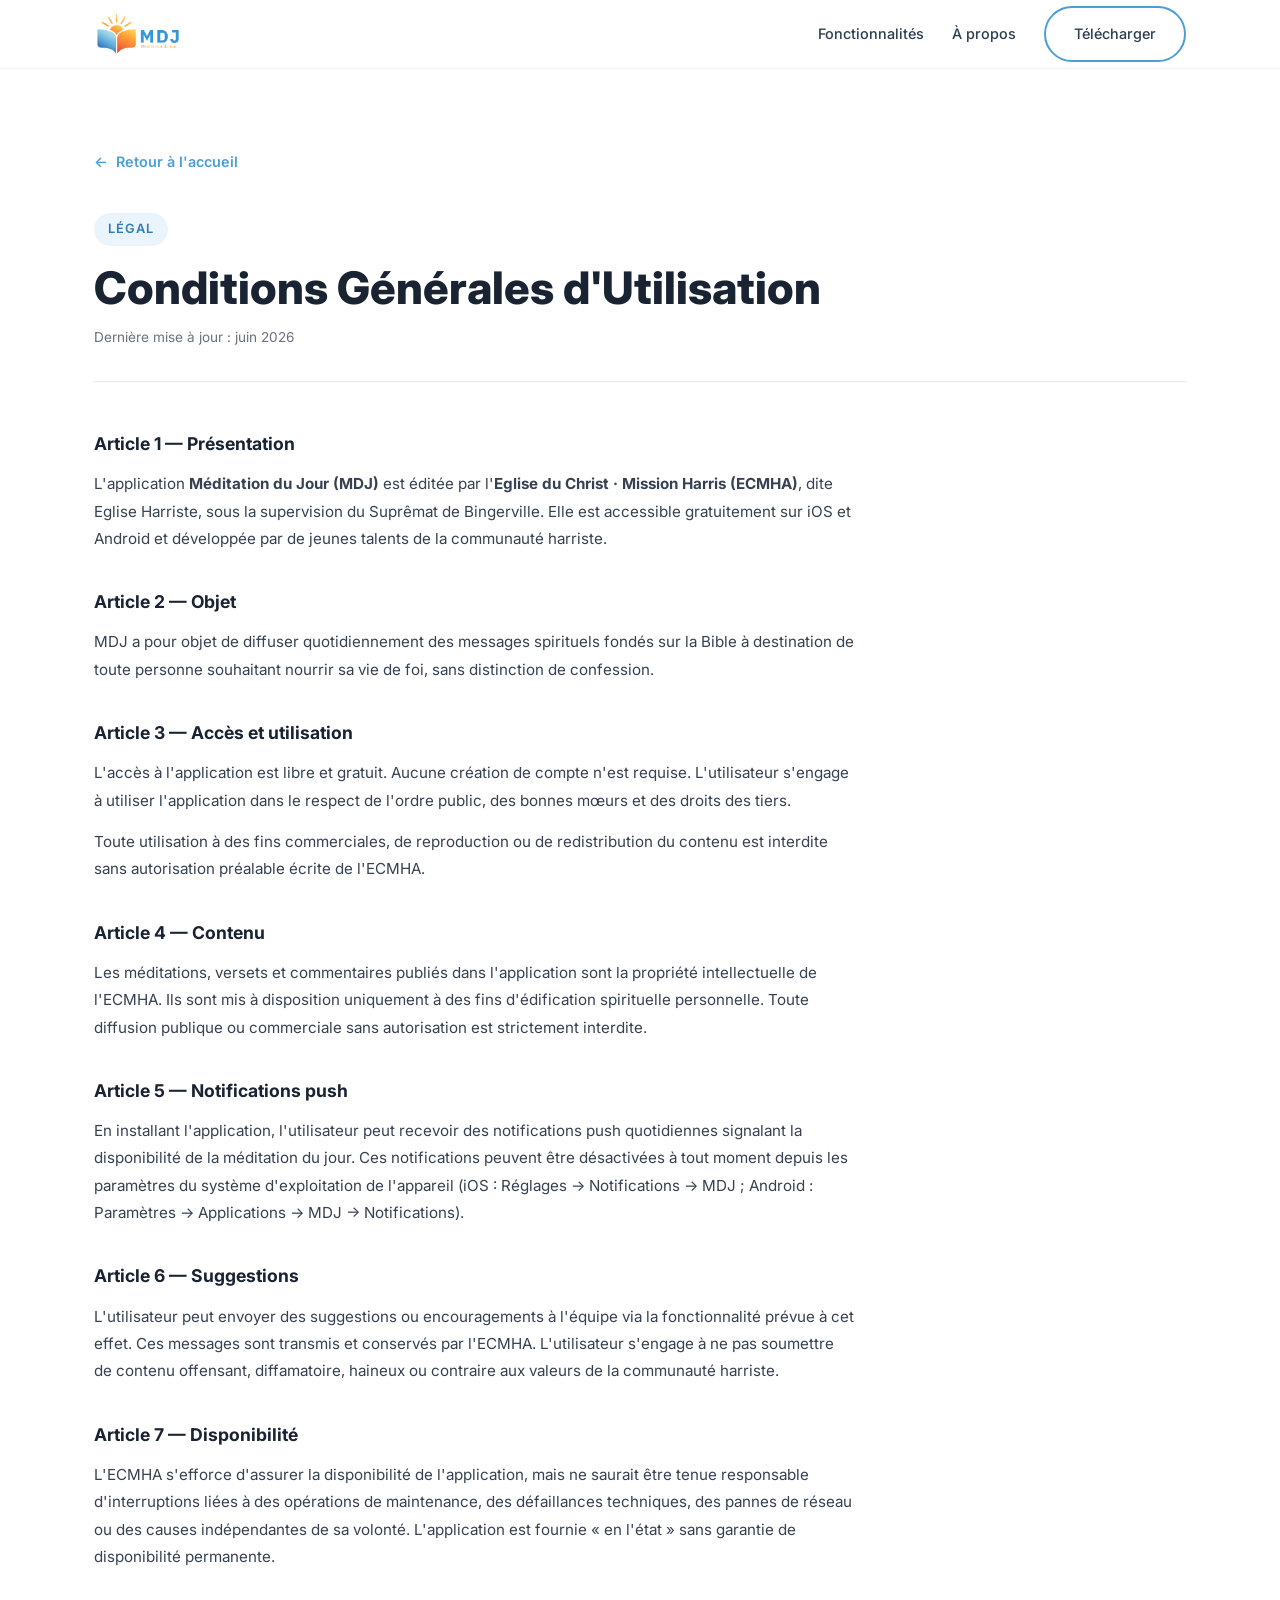
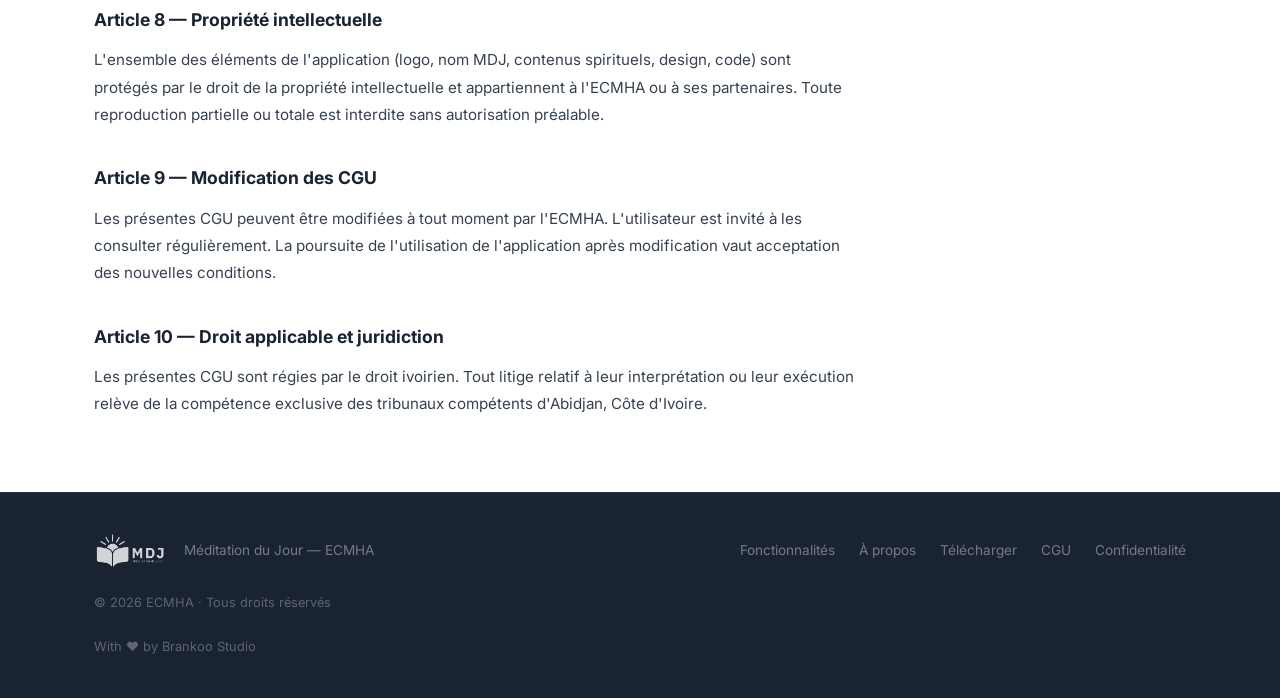
==== cgu.html @ 0f90d1c8 "init mdj landing" ====
<!DOCTYPE html>
<html lang="fr">
<head>
  <meta charset="UTF-8" />
  <meta name="viewport" content="width=device-width, initial-scale=1.0" />
  <title>CGU — MDJ Méditation du Jour</title>
  <meta name="description" content="Conditions Générales d'Utilisation de l'application MDJ — Méditation du Jour, éditée par l'ECMHA." />
  <meta name="robots" content="noindex, follow" />
  <link rel="canonical" href="https://mdjapp.brankoostudio.com/cgu.html" />
  <link rel="shortcut icon" href="./favicon.png" />
  <link rel="icon" type="image/png" href="./favicon.png" />
  <link rel="preconnect" href="https://fonts.googleapis.com" />
  <link rel="preconnect" href="https://fonts.gstatic.com" crossorigin />
  <link href="https://fonts.googleapis.com/css2?family=Inter:wght@400;500;600;700;800&display=swap" rel="stylesheet" />
  <link rel="stylesheet" href="style.css" />
  <style>
    .legal { padding: 80px 0 60px; }
    .legal__header { margin-bottom: 48px; border-bottom: 1px solid #e5e7eb; padding-bottom: 32px; }
    .legal__badge { display: inline-block; background: var(--blue-pale); color: var(--blue-dark); font-size: 0.8rem; font-weight: 600; letter-spacing: 0.08em; text-transform: uppercase; padding: 6px 14px; border-radius: 99px; margin-bottom: 16px; }
    .legal__title { font-size: clamp(1.8rem, 4vw, 2.8rem); font-weight: 800; color: var(--dark); line-height: 1.2; margin-bottom: 12px; }
    .legal__date { font-size: 0.85rem; color: var(--gray); }
    .legal__body { max-width: 760px; }
    .legal__body h2 { font-size: 1.1rem; font-weight: 700; color: var(--dark); margin: 36px 0 12px; }
    .legal__body p { font-size: 0.95rem; color: #374151; line-height: 1.8; margin-bottom: 14px; }
    .legal__body table { width: 100%; border-collapse: collapse; margin: 20px 0; font-size: 0.9rem; }
    .legal__body th { background: var(--blue-pale); color: var(--blue-dark); font-weight: 600; padding: 10px 14px; text-align: left; border: 1px solid #dbeafe; }
    .legal__body td { padding: 10px 14px; border: 1px solid #e5e7eb; color: #374151; }
    .legal__body tr:nth-child(even) td { background: #f9fafb; }
    .legal__back { display: inline-flex; align-items: center; gap: 8px; font-size: 0.9rem; font-weight: 600; color: var(--blue); margin-bottom: 40px; transition: color 0.2s; }
    .legal__back:hover { color: var(--blue-dark); }
    .legal__back::before { content: '←'; }
  </style>
</head>
<body>

  <header class="navbar">
    <div class="container navbar__inner">
      <a href="index.html" class="navbar__logo">
        <img src="./app_logo.png" alt="MDJ Logo" height="44" />
      </a>
      <nav class="navbar__links">
        <a href="index.html#features">Fonctionnalités</a>
        <a href="index.html#about">À propos</a>
        <a href="index.html#download" class="btn btn--outline">Télécharger</a>
      </nav>
    </div>
  </header>

  <section class="legal">
    <div class="container">
      <a href="index.html" class="legal__back">Retour à l'accueil</a>
      <div class="legal__header">
        <span class="legal__badge">Légal</span>
        <h1 class="legal__title">Conditions Générales d'Utilisation</h1>
        <p class="legal__date">Dernière mise à jour : juin 2026</p>
      </div>
      <div class="legal__body">

        <h2>Article 1 — Présentation</h2>
        <p>L'application <strong>Méditation du Jour (MDJ)</strong> est éditée par l'<strong>Eglise du Christ · Mission Harris (ECMHA)</strong>, dite Eglise Harriste, sous la supervision du Suprêmat de Bingerville. Elle est accessible gratuitement sur iOS et Android et développée par de jeunes talents de la communauté harriste.</p>

        <h2>Article 2 — Objet</h2>
        <p>MDJ a pour objet de diffuser quotidiennement des messages spirituels fondés sur la Bible à destination de toute personne souhaitant nourrir sa vie de foi, sans distinction de confession.</p>

        <h2>Article 3 — Accès et utilisation</h2>
        <p>L'accès à l'application est libre et gratuit. Aucune création de compte n'est requise. L'utilisateur s'engage à utiliser l'application dans le respect de l'ordre public, des bonnes mœurs et des droits des tiers.</p>
        <p>Toute utilisation à des fins commerciales, de reproduction ou de redistribution du contenu est interdite sans autorisation préalable écrite de l'ECMHA.</p>

        <h2>Article 4 — Contenu</h2>
        <p>Les méditations, versets et commentaires publiés dans l'application sont la propriété intellectuelle de l'ECMHA. Ils sont mis à disposition uniquement à des fins d'édification spirituelle personnelle. Toute diffusion publique ou commerciale sans autorisation est strictement interdite.</p>

        <h2>Article 5 — Notifications push</h2>
        <p>En installant l'application, l'utilisateur peut recevoir des notifications push quotidiennes signalant la disponibilité de la méditation du jour. Ces notifications peuvent être désactivées à tout moment depuis les paramètres du système d'exploitation de l'appareil (iOS : Réglages → Notifications → MDJ ; Android : Paramètres → Applications → MDJ → Notifications).</p>

        <h2>Article 6 — Suggestions</h2>
        <p>L'utilisateur peut envoyer des suggestions ou encouragements à l'équipe via la fonctionnalité prévue à cet effet. Ces messages sont transmis et conservés par l'ECMHA. L'utilisateur s'engage à ne pas soumettre de contenu offensant, diffamatoire, haineux ou contraire aux valeurs de la communauté harriste.</p>

        <h2>Article 7 — Disponibilité</h2>
        <p>L'ECMHA s'efforce d'assurer la disponibilité de l'application, mais ne saurait être tenue responsable d'interruptions liées à des opérations de maintenance, des défaillances techniques, des pannes de réseau ou des causes indépendantes de sa volonté. L'application est fournie « en l'état » sans garantie de disponibilité permanente.</p>

        <h2>Article 8 — Propriété intellectuelle</h2>
        <p>L'ensemble des éléments de l'application (logo, nom MDJ, contenus spirituels, design, code) sont protégés par le droit de la propriété intellectuelle et appartiennent à l'ECMHA ou à ses partenaires. Toute reproduction partielle ou totale est interdite sans autorisation préalable.</p>

        <h2>Article 9 — Modification des CGU</h2>
        <p>Les présentes CGU peuvent être modifiées à tout moment par l'ECMHA. L'utilisateur est invité à les consulter régulièrement. La poursuite de l'utilisation de l'application après modification vaut acceptation des nouvelles conditions.</p>

        <h2>Article 10 — Droit applicable et juridiction</h2>
        <p>Les présentes CGU sont régies par le droit ivoirien. Tout litige relatif à leur interprétation ou leur exécution relève de la compétence exclusive des tribunaux compétents d'Abidjan, Côte d'Ivoire.</p>

      </div>
    </div>
  </section>

  <footer class="footer">
    <div class="container footer__inner">
      <div class="footer__brand">
        <img src="./app_logo.png" alt="MDJ" height="36" />
        <p>Méditation du Jour — ECMHA</p>
      </div>
      <div class="footer__links">
        <a href="index.html#features">Fonctionnalités</a>
        <a href="index.html#about">À propos</a>
        <a href="index.html#download">Télécharger</a>
        <a href="cgu.html">CGU</a>
        <a href="privacy.html">Confidentialité</a>
      </div>
      <p class="footer__copy">© <script>document.write(new Date().getFullYear())</script> ECMHA · Tous droits réservés</p>
      <p class="footer__copy">With ❤️ by <a href="https://www.brankoostudio.com" target="_blank" rel="noopener">Brankoo Studio</a></p>
    </div>
  </footer>

</body>
</html>
---- style.css ----
/* ============================================================
   MDJ Landing Page — Style
   Palette: Blue #4B9FD5 | Orange #F47B20 | Gold #FFC422
   ============================================================ */

/* ---------- Reset & Base ---------- */
*, *::before, *::after { box-sizing: border-box; margin: 0; padding: 0; }

:root {
  --blue:        #4B9FD5;
  --blue-dark:   #2E7DB5;
  --blue-light:  #73B8E2;
  --blue-pale:   #EAF4FC;
  --orange:      #F47B20;
  --orange-dark: #D4620F;
  --orange-pale: #FEF3EB;
  --gold:        #FFC422;
  --gold-pale:   #FFF8E1;
  --dark:        #1A2332;
  --dark-2:      #2C3E50;
  --gray:        #6B7280;
  --gray-light:  #F4F7FA;
  --white:       #FFFFFF;
  --radius:      16px;
  --radius-sm:   8px;
  --shadow:      0 4px 24px rgba(75, 159, 213, 0.12);
  --shadow-lg:   0 16px 48px rgba(75, 159, 213, 0.18);
  --transition:  0.25s ease;
  --font:        'Inter', system-ui, -apple-system, sans-serif;
}

html { scroll-behavior: smooth; }

body {
  font-family: var(--font);
  color: var(--dark);
  background: var(--white);
  line-height: 1.6;
  overflow-x: hidden;
}

a { text-decoration: none; color: inherit; }
img { max-width: 100%; display: block; }

.container {
  width: 100%;
  max-width: 1140px;
  margin: 0 auto;
  padding: 0 24px;
}

/* ---------- Typography ---------- */
.gradient-text {
  background: linear-gradient(135deg, var(--blue), var(--orange));
  -webkit-background-clip: text;
  -webkit-text-fill-color: transparent;
  background-clip: text;
}

.section-tag {
  display: inline-block;
  font-size: 0.75rem;
  font-weight: 700;
  letter-spacing: 0.1em;
  text-transform: uppercase;
  color: var(--blue);
  background: var(--blue-pale);
  padding: 4px 12px;
  border-radius: 100px;
  margin-bottom: 16px;
}

.section-header {
  text-align: center;
  margin-bottom: 56px;
}

.section-title {
  font-size: clamp(1.75rem, 3vw, 2.5rem);
  font-weight: 800;
  line-height: 1.2;
  color: var(--dark);
  max-width: 600px;
  margin: 0 auto;
}

/* ---------- Buttons ---------- */
.btn {
  display: inline-flex;
  align-items: center;
  gap: 8px;
  padding: 14px 28px;
  border-radius: 100px;
  font-size: 0.95rem;
  font-weight: 600;
  cursor: pointer;
  transition: var(--transition);
  border: 2px solid transparent;
}

.btn--primary {
  background: linear-gradient(135deg, var(--blue), var(--blue-dark));
  color: var(--white);
  box-shadow: 0 8px 24px rgba(75, 159, 213, 0.35);
}
.btn--primary:hover {
  transform: translateY(-2px);
  box-shadow: 0 12px 32px rgba(75, 159, 213, 0.45);
}

.btn--outline {
  border-color: var(--blue);
  color: var(--blue);
  background: transparent;
}
.btn--outline:hover {
  background: var(--blue-pale);
}

.btn--ghost {
  color: var(--dark-2);
  background: transparent;
}
.btn--ghost:hover { color: var(--blue); }

/* ---------- Navbar ---------- */
.navbar {
  position: sticky;
  top: 0;
  z-index: 100;
  background: rgba(255, 255, 255, 0.92);
  backdrop-filter: blur(12px);
  -webkit-backdrop-filter: blur(12px);
  border-bottom: 1px solid rgba(75, 159, 213, 0.1);
}

.navbar__inner {
  display: flex;
  align-items: center;
  gap: 32px;
  height: 68px;
}

.navbar__logo { flex-shrink: 0; }
.navbar__logo img { height: 44px; }

.navbar__links {
  display: flex;
  align-items: center;
  gap: 28px;
  margin-left: auto;
}

.navbar__links a {
  font-size: 0.9rem;
  font-weight: 500;
  color: var(--dark-2);
  transition: color var(--transition);
}
.navbar__links a:hover { color: var(--blue); }

.lang-toggle {
  display: flex;
  align-items: center;
  gap: 6px;
  padding: 6px 14px;
  border-radius: 100px;
  background: var(--gray-light);
  border: none;
  cursor: pointer;
  font-size: 0.85rem;
  font-weight: 600;
  color: var(--dark-2);
  transition: var(--transition);
  white-space: nowrap;
}
.lang-toggle:hover { background: var(--blue-pale); color: var(--blue); }

.navbar__burger {
  display: none;
  flex-direction: column;
  gap: 5px;
  background: none;
  border: none;
  cursor: pointer;
  padding: 4px;
}
.navbar__burger span {
  display: block;
  width: 22px;
  height: 2px;
  background: var(--dark);
  border-radius: 2px;
  transition: var(--transition);
}

.navbar__mobile {
  display: none;
  flex-direction: column;
  padding: 16px 24px;
  border-top: 1px solid rgba(75, 159, 213, 0.1);
  background: var(--white);
}
.navbar__mobile a {
  padding: 12px 0;
  font-weight: 500;
  color: var(--dark-2);
  border-bottom: 1px solid var(--gray-light);
}
.navbar__mobile.open { display: flex; }

/* ---------- Hero ---------- */
.hero {
  position: relative;
  overflow: hidden;
  padding: 100px 0 80px;
  background: linear-gradient(160deg, var(--white) 0%, var(--blue-pale) 60%, #fdf6f0 100%);
}

.hero__bg-shapes { position: absolute; inset: 0; pointer-events: none; }

.shape {
  position: absolute;
  border-radius: 50%;
  opacity: 0.18;
}
.shape--1 {
  width: 500px; height: 500px;
  background: radial-gradient(circle, var(--blue), transparent);
  top: -150px; right: -100px;
}
.shape--2 {
  width: 300px; height: 300px;
  background: radial-gradient(circle, var(--orange), transparent);
  bottom: -80px; left: -60px;
}
.shape--3 {
  width: 200px; height: 200px;
  background: radial-gradient(circle, var(--gold), transparent);
  top: 40%; left: 40%;
}

.hero__inner {
  display: grid;
  grid-template-columns: 1fr 1fr;
  gap: 64px;
  align-items: center;
}

.hero__badge {
  display: inline-flex;
  align-items: center;
  gap: 8px;
  font-size: 0.8rem;
  font-weight: 600;
  color: var(--orange);
  background: var(--orange-pale);
  padding: 6px 16px;
  border-radius: 100px;
  margin-bottom: 24px;
}
.hero__badge::before {
  content: '☀️';
  font-size: 14px;
}

.hero__title {
  font-size: clamp(2rem, 4vw, 3.25rem);
  font-weight: 800;
  line-height: 1.15;
  margin-bottom: 20px;
}

.hero__subtitle {
  font-size: 1.1rem;
  color: var(--gray);
  line-height: 1.7;
  margin-bottom: 36px;
  max-width: 480px;
}

.hero__cta {
  display: flex;
  flex-wrap: wrap;
  gap: 16px;
  margin-bottom: 20px;
}

.hero__note {
  font-size: 0.8rem;
  color: var(--gray);
}

/* Phone mockup */
.hero__visual {
  position: relative;
  display: flex;
  justify-content: center;
}

.hero__glow {
  position: absolute;
  width: 280px; height: 280px;
  background: radial-gradient(circle, rgba(75, 159, 213, 0.25), transparent 70%);
  border-radius: 50%;
  top: 50%; left: 50%;
  transform: translate(-50%, -50%);
  z-index: 0;
}

.phone-mockup {
  position: relative;
  z-index: 1;
  width: 270px;
  background: var(--dark);
  border-radius: 44px;
  padding: 14px;
  box-shadow:
    0 0 0 2px rgba(255,255,255,0.08),
    0 40px 80px rgba(26, 35, 50, 0.4),
    inset 0 0 0 1px rgba(255,255,255,0.05);
  animation: float 4s ease-in-out infinite;
}

@keyframes float {
  0%, 100% { transform: translateY(0); }
  50%       { transform: translateY(-12px); }
}

.phone-mockup::before {
  content: '';
  display: block;
  width: 80px; height: 24px;
  background: var(--dark);
  border-radius: 0 0 16px 16px;
  margin: 0 auto 10px;
}

.phone-mockup__screen {
  background: linear-gradient(160deg, #1a2d4a, #0f1b2d);
  border-radius: 32px;
  overflow: hidden;
}

.mock-screen { padding: 20px 16px; }

.mock-header {
  display: flex;
  justify-content: center;
  margin-bottom: 16px;
}
.mock-logo img { filter: brightness(0) invert(1); height: 22px; }

.mock-date {
  text-align: center;
  font-size: 0.65rem;
  color: rgba(255,255,255,0.4);
  text-transform: uppercase;
  letter-spacing: 0.08em;
  margin-bottom: 14px;
}

.mock-card {
  background: rgba(255, 255, 255, 0.06);
  border: 1px solid rgba(255, 255, 255, 0.1);
  border-radius: 16px;
  padding: 16px;
  margin-bottom: 12px;
  backdrop-filter: blur(8px);
}
.mock-card__tag {
  font-size: 0.6rem;
  font-weight: 700;
  letter-spacing: 0.08em;
  text-transform: uppercase;
  color: var(--gold);
  margin-bottom: 8px;
}
.mock-card__title {
  font-size: 0.75rem;
  font-weight: 700;
  color: var(--blue-light);
  margin-bottom: 8px;
}
.mock-card__quote {
  font-size: 0.72rem;
  font-style: italic;
  color: rgba(255,255,255,0.85);
  line-height: 1.5;
  margin-bottom: 8px;
}
.mock-card__preview {
  font-size: 0.65rem;
  color: rgba(255,255,255,0.4);
  line-height: 1.4;
}

.mock-notif {
  display: flex;
  align-items: center;
  gap: 8px;
  background: rgba(244, 123, 32, 0.15);
  border: 1px solid rgba(244, 123, 32, 0.3);
  border-radius: 10px;
  padding: 10px 12px;
}
.mock-notif__icon { font-size: 14px; }
.mock-notif__text { font-size: 0.62rem; color: rgba(255,255,255,0.75); }

/* ---------- Stats ---------- */
.stats {
  background: var(--white);
  border-top: 1px solid rgba(75, 159, 213, 0.1);
  border-bottom: 1px solid rgba(75, 159, 213, 0.1);
  padding: 40px 0;
}

.stats__inner {
  display: flex;
  align-items: center;
  justify-content: center;
  gap: 0;
  flex-wrap: wrap;
}

.stat {
  display: flex;
  flex-direction: column;
  align-items: center;
  gap: 4px;
  padding: 16px 40px;
}

.stat__number {
  font-size: 1.8rem;
  font-weight: 800;
  background: linear-gradient(135deg, var(--blue), var(--orange));
  -webkit-background-clip: text;
  -webkit-text-fill-color: transparent;
  background-clip: text;
}

.stat__label {
  font-size: 0.8rem;
  color: var(--gray);
  font-weight: 500;
}

.stat__divider {
  width: 1px;
  height: 48px;
  background: rgba(75, 159, 213, 0.15);
}

/* ---------- Features ---------- */
.features {
  padding: 100px 0;
  background: var(--gray-light);
}

.features__grid {
  display: grid;
  grid-template-columns: repeat(3, 1fr);
  gap: 24px;
}

.feature-card {
  background: var(--white);
  border-radius: var(--radius);
  padding: 32px 28px;
  box-shadow: var(--shadow);
  transition: var(--transition);
  border: 1px solid rgba(75, 159, 213, 0.08);
}
.feature-card:hover {
  transform: translateY(-4px);
  box-shadow: var(--shadow-lg);
}

.feature-card__icon {
  width: 52px; height: 52px;
  border-radius: 14px;
  display: flex;
  align-items: center;
  justify-content: center;
  margin-bottom: 20px;
}
.feature-card__icon svg { width: 24px; height: 24px; }

.feature-card__icon--blue   { background: var(--blue-pale);   color: var(--blue); }
.feature-card__icon--orange { background: var(--orange-pale);  color: var(--orange); }
.feature-card__icon--gold   { background: var(--gold-pale);    color: #B8860B; }

.feature-card h3 {
  font-size: 1.05rem;
  font-weight: 700;
  margin-bottom: 10px;
  color: var(--dark);
}
.feature-card p {
  font-size: 0.9rem;
  color: var(--gray);
  line-height: 1.65;
}

/* ---------- About ---------- */
.about {
  padding: 100px 0;
  background: var(--white);
}

.about__inner {
  display: grid;
  grid-template-columns: 1fr 1fr;
  gap: 80px;
  align-items: center;
}

.about__visual {
  position: relative;
  display: flex;
  justify-content: center;
}

.about__cards { position: relative; width: 300px; height: 340px; }

.about__card {
  position: absolute;
  background: var(--white);
  border-radius: var(--radius);
  padding: 28px 24px;
  box-shadow: var(--shadow-lg);
  border: 1px solid rgba(75, 159, 213, 0.1);
  width: 240px;
}

.about__card--front {
  top: 0; left: 0;
  background: linear-gradient(135deg, var(--blue), var(--blue-dark));
  color: var(--white);
  z-index: 2;
  transform: rotate(-3deg);
}
.about__card--back {
  bottom: 0; right: 0;
  background: linear-gradient(135deg, var(--orange), var(--orange-dark));
  color: var(--white);
  z-index: 1;
  transform: rotate(3deg);
}

.about__card-icon { font-size: 2rem; margin-bottom: 12px; }
.about__card-title { font-size: 0.85rem; font-weight: 700; text-transform: uppercase; letter-spacing: 0.06em; margin-bottom: 8px; opacity: 0.9; }
.about__card-body  { font-size: 0.9rem; line-height: 1.5; opacity: 0.85; }

.about__text .section-title { text-align: left; margin: 0 0 20px; }

.about__text p {
  font-size: 0.95rem;
  color: var(--gray);
  line-height: 1.75;
  margin-bottom: 16px;
}

.about__values {
  display: flex;
  flex-direction: column;
  gap: 10px;
  margin-top: 28px;
}

.about__value {
  display: flex;
  align-items: center;
  gap: 12px;
  font-size: 0.92rem;
  font-weight: 600;
  color: var(--dark-2);
}

.about__value-icon {
  color: var(--gold);
  font-size: 1rem;
}

/* ---------- Download ---------- */
.download {
  position: relative;
  overflow: hidden;
  padding: 100px 0;
  background: linear-gradient(135deg, var(--dark) 0%, var(--dark-2) 100%);
  text-align: center;
}

.download__bg { position: absolute; inset: 0; pointer-events: none; }
.shape--d1 {
  width: 400px; height: 400px;
  background: radial-gradient(circle, rgba(75, 159, 213, 0.2), transparent);
  top: -100px; left: -100px;
  border-radius: 50%;
}
.shape--d2 {
  width: 300px; height: 300px;
  background: radial-gradient(circle, rgba(244, 123, 32, 0.15), transparent);
  bottom: -80px; right: -80px;
  border-radius: 50%;
}

.download__inner { position: relative; z-index: 1; }

.download__logo {
  margin: 0 auto 24px;
  filter: brightness(0) invert(1);
  opacity: 0.95;
}

.download__title {
  font-size: clamp(2rem, 4vw, 3rem);
  font-weight: 800;
  color: var(--white);
  margin-bottom: 16px;
}

.download__subtitle {
  font-size: 1.05rem;
  color: rgba(255, 255, 255, 0.65);
  max-width: 520px;
  margin: 0 auto 48px;
  line-height: 1.7;
}

.download__buttons {
  display: flex;
  justify-content: center;
  flex-wrap: wrap;
  gap: 20px;
  margin-bottom: 24px;
}

.store-btn {
  display: inline-flex;
  align-items: center;
  gap: 14px;
  padding: 14px 28px;
  background: rgba(255, 255, 255, 0.1);
  border: 1px solid rgba(255, 255, 255, 0.2);
  border-radius: 14px;
  color: var(--white);
  transition: var(--transition);
  backdrop-filter: blur(8px);
  min-width: 190px;
}
.store-btn:hover {
  background: rgba(255, 255, 255, 0.18);
  transform: translateY(-2px);
  border-color: rgba(255, 255, 255, 0.35);
}

.store-btn__icon { width: 28px; height: 28px; flex-shrink: 0; }
.store-btn__text { display: flex; flex-direction: column; text-align: left; }
.store-btn__sub  { font-size: 0.68rem; opacity: 0.65; }
.store-btn__name { font-size: 1rem; font-weight: 700; }

.download__note {
  font-size: 0.8rem;
  color: rgba(255, 255, 255, 0.4);
}

/* ---------- Footer ---------- */
.footer {
  background: var(--dark);
  border-top: 1px solid rgba(255, 255, 255, 0.06);
  padding: 40px 0;
}

.footer__inner {
  display: flex;
  align-items: center;
  flex-wrap: wrap;
  gap: 24px;
}

.footer__brand {
  display: flex;
  align-items: center;
  gap: 12px;
}
.footer__brand img { filter: brightness(0) invert(1); opacity: 0.8; }
.footer__brand p { font-size: 0.85rem; color: rgba(255,255,255,0.4); }

.footer__links {
  display: flex;
  gap: 24px;
  margin-left: auto;
}
.footer__links a {
  font-size: 0.85rem;
  color: rgba(255,255,255,0.4);
  transition: color var(--transition);
}
.footer__links a:hover { color: var(--blue-light); }

.footer__copy {
  font-size: 0.8rem;
  color: rgba(255,255,255,0.3);
  width: 100%;
}

/* ---------- Responsive ---------- */
@media (max-width: 960px) {
  .features__grid { grid-template-columns: repeat(2, 1fr); }
  .hero__inner    { grid-template-columns: 1fr; text-align: center; }
  .hero__subtitle { margin: 0 auto 36px; }
  .hero__cta      { justify-content: center; }
  .hero__visual   { display: none; }
  .about__inner   { grid-template-columns: 1fr; }
  .about__visual  { display: none; }
  .about__text .section-title { text-align: center; }
  .section-tag    { display: block; text-align: center; }
}

@media (max-width: 640px) {
  .navbar__links { display: none; }
  .navbar__burger { display: flex; margin-left: auto; }
  .lang-toggle { margin-left: 0; }
  .features__grid { grid-template-columns: 1fr; }
  .stats__inner { gap: 0; }
  .stat { padding: 12px 20px; }
  .stat__divider { display: none; }
  .footer__links { display: none; }
  .footer__inner { justify-content: center; text-align: center; }
  .footer__brand { flex-direction: column; }
  .footer__copy { text-align: center; }
}
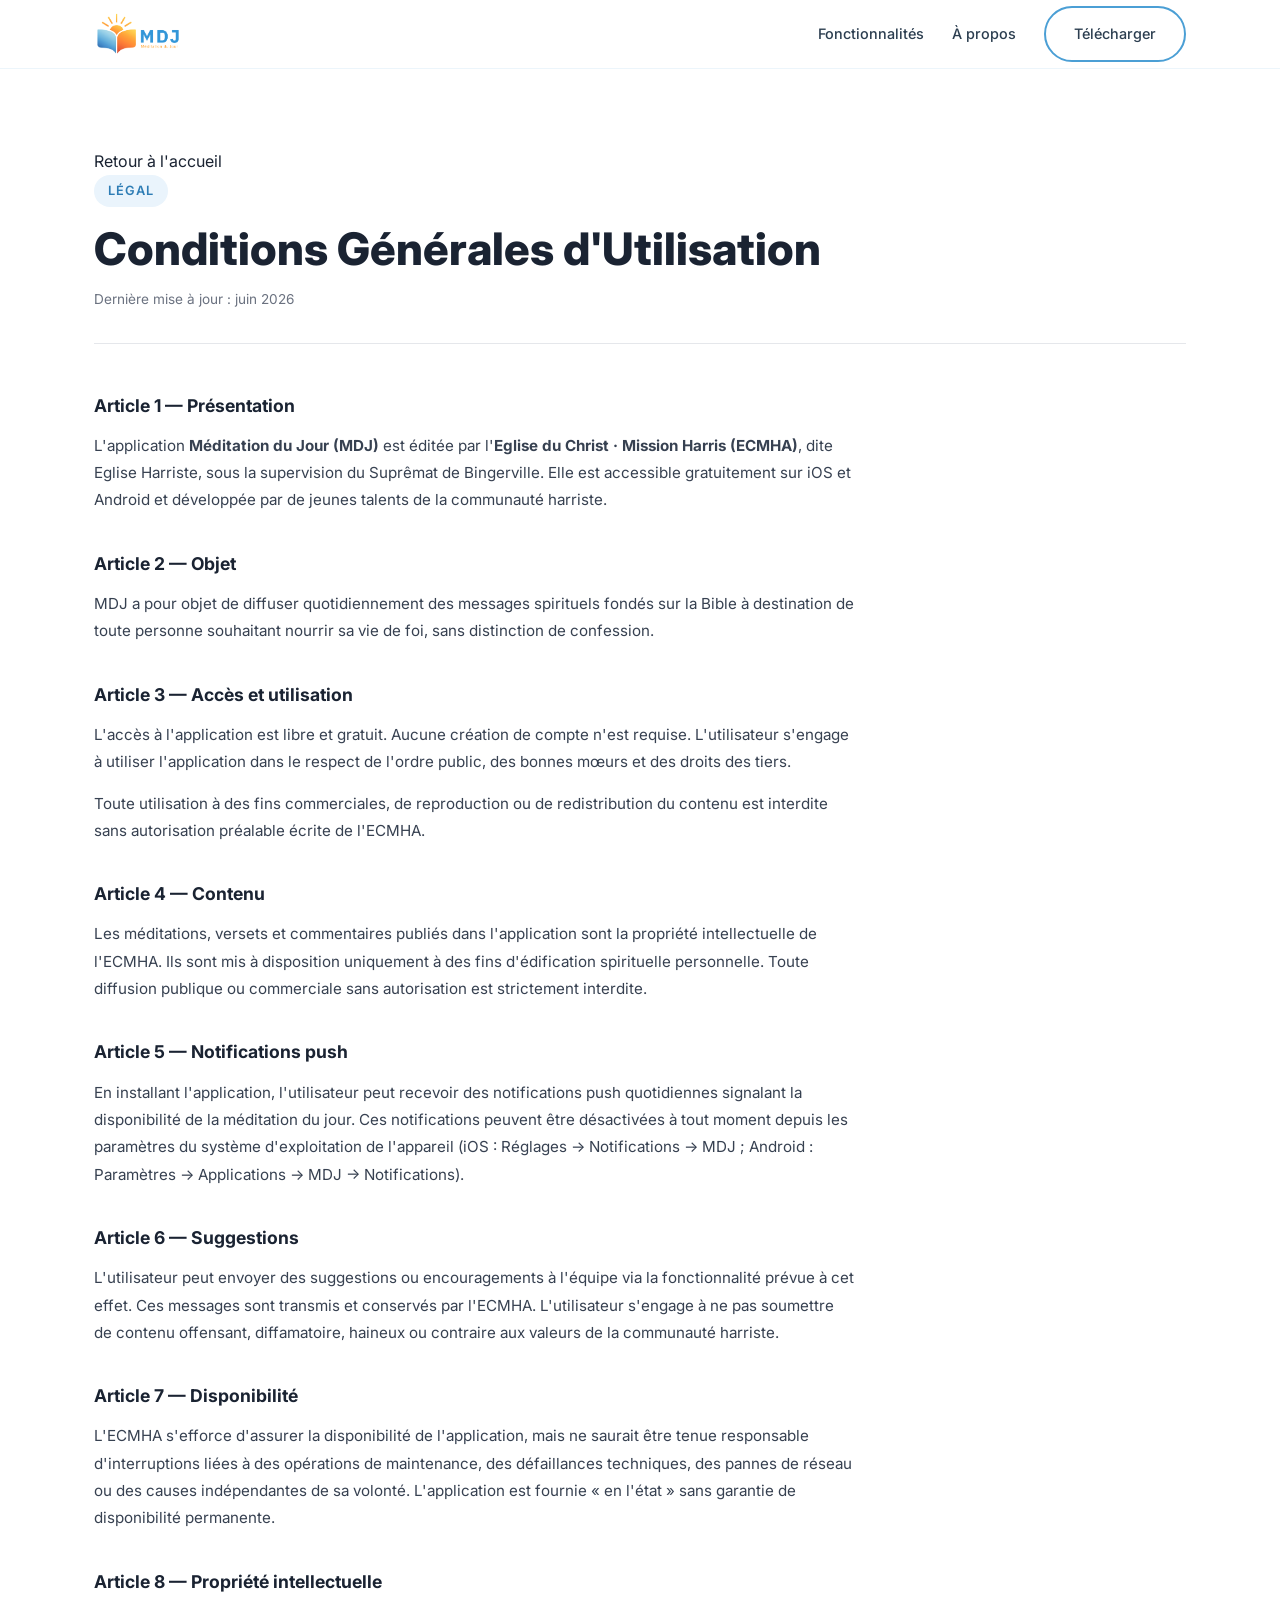
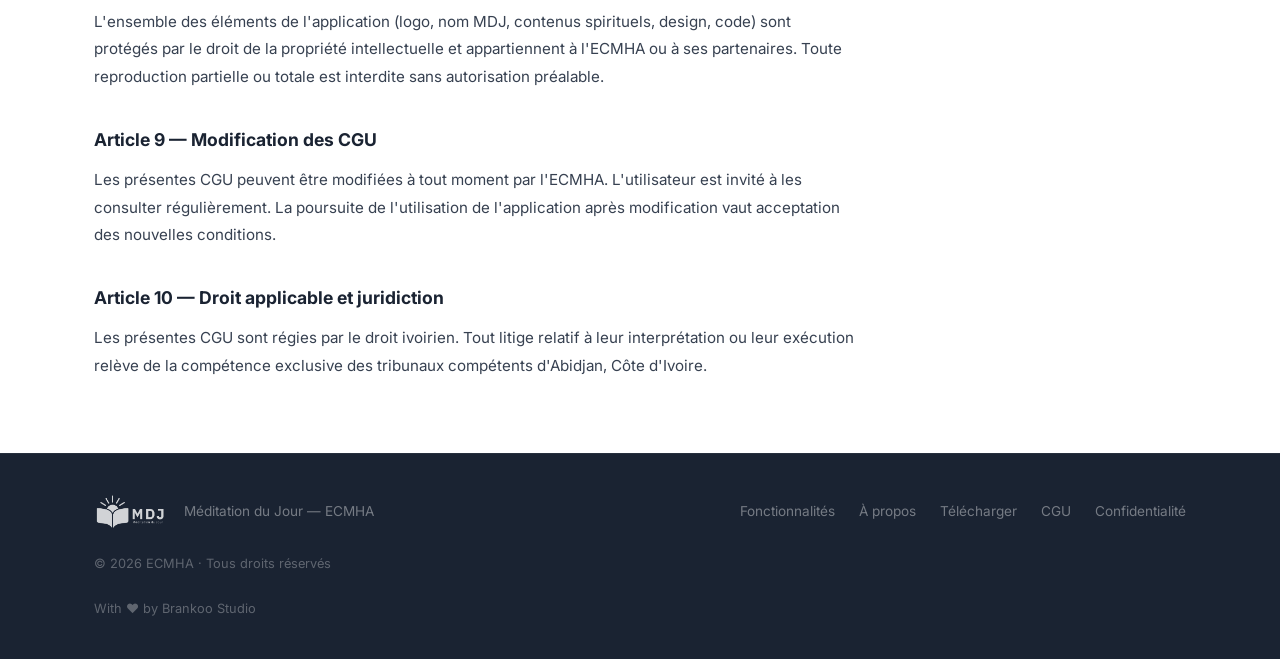
==== commit dc28cd58: "refactor: restructure assets" ====
--- a/cgu.html
+++ b/cgu.html
@@ -7,36 +7,20 @@
   <meta name="description" content="Conditions Générales d'Utilisation de l'application MDJ — Méditation du Jour, éditée par l'ECMHA." />
   <meta name="robots" content="noindex, follow" />
   <link rel="canonical" href="https://mdjapp.brankoostudio.com/cgu.html" />
-  <link rel="shortcut icon" href="./favicon.png" />
-  <link rel="icon" type="image/png" href="./favicon.png" />
+  <link rel="shortcut icon" href="assets/imgs/favicon.png" />
+  <link rel="icon" type="image/png" href="assets/imgs/favicon.png" />
   <link rel="preconnect" href="https://fonts.googleapis.com" />
   <link rel="preconnect" href="https://fonts.gstatic.com" crossorigin />
   <link href="https://fonts.googleapis.com/css2?family=Inter:wght@400;500;600;700;800&display=swap" rel="stylesheet" />
-  <link rel="stylesheet" href="style.css" />
-  <style>
-    .legal { padding: 80px 0 60px; }
-    .legal__header { margin-bottom: 48px; border-bottom: 1px solid #e5e7eb; padding-bottom: 32px; }
-    .legal__badge { display: inline-block; background: var(--blue-pale); color: var(--blue-dark); font-size: 0.8rem; font-weight: 600; letter-spacing: 0.08em; text-transform: uppercase; padding: 6px 14px; border-radius: 99px; margin-bottom: 16px; }
-    .legal__title { font-size: clamp(1.8rem, 4vw, 2.8rem); font-weight: 800; color: var(--dark); line-height: 1.2; margin-bottom: 12px; }
-    .legal__date { font-size: 0.85rem; color: var(--gray); }
-    .legal__body { max-width: 760px; }
-    .legal__body h2 { font-size: 1.1rem; font-weight: 700; color: var(--dark); margin: 36px 0 12px; }
-    .legal__body p { font-size: 0.95rem; color: #374151; line-height: 1.8; margin-bottom: 14px; }
-    .legal__body table { width: 100%; border-collapse: collapse; margin: 20px 0; font-size: 0.9rem; }
-    .legal__body th { background: var(--blue-pale); color: var(--blue-dark); font-weight: 600; padding: 10px 14px; text-align: left; border: 1px solid #dbeafe; }
-    .legal__body td { padding: 10px 14px; border: 1px solid #e5e7eb; color: #374151; }
-    .legal__body tr:nth-child(even) td { background: #f9fafb; }
-    .legal__back { display: inline-flex; align-items: center; gap: 8px; font-size: 0.9rem; font-weight: 600; color: var(--blue); margin-bottom: 40px; transition: color 0.2s; }
-    .legal__back:hover { color: var(--blue-dark); }
-    .legal__back::before { content: '←'; }
-  </style>
+  <link rel="stylesheet" href="assets/css/style.css" />
+  <link rel="stylesheet" href="assets/css/cgu.css" />
 </head>
 <body>
 
   <header class="navbar">
     <div class="container navbar__inner">
       <a href="index.html" class="navbar__logo">
-        <img src="./app_logo.png" alt="MDJ Logo" height="44" />
+        <img src="assets/imgs/app_logo.png" alt="MDJ Logo" height="44" />
       </a>
       <nav class="navbar__links">
         <a href="index.html#features">Fonctionnalités</a>
@@ -94,7 +78,7 @@
   <footer class="footer">
     <div class="container footer__inner">
       <div class="footer__brand">
-        <img src="./app_logo.png" alt="MDJ" height="36" />
+        <img src="assets/imgs/app_logo.png" alt="MDJ" height="36" />
         <p>Méditation du Jour — ECMHA</p>
       </div>
       <div class="footer__links">
--- a/assets/css/style.css
+++ b/assets/css/style.css
@@ -0,0 +1,734 @@
+/* ============================================================
+   MDJ Landing Page — Style
+   Palette: Blue #4B9FD5 | Orange #F47B20 | Gold #FFC422
+   ============================================================ */
+
+/* ---------- Reset & Base ---------- */
+*, *::before, *::after { box-sizing: border-box; margin: 0; padding: 0; }
+
+:root {
+  --blue:        #4B9FD5;
+  --blue-dark:   #2E7DB5;
+  --blue-light:  #73B8E2;
+  --blue-pale:   #EAF4FC;
+  --orange:      #F47B20;
+  --orange-dark: #D4620F;
+  --orange-pale: #FEF3EB;
+  --gold:        #FFC422;
+  --gold-pale:   #FFF8E1;
+  --dark:        #1A2332;
+  --dark-2:      #2C3E50;
+  --gray:        #6B7280;
+  --gray-light:  #F4F7FA;
+  --white:       #FFFFFF;
+  --radius:      16px;
+  --radius-sm:   8px;
+  --shadow:      0 4px 24px rgba(75, 159, 213, 0.12);
+  --shadow-lg:   0 16px 48px rgba(75, 159, 213, 0.18);
+  --transition:  0.25s ease;
+  --font:        'Inter', system-ui, -apple-system, sans-serif;
+}
+
+html { scroll-behavior: smooth; }
+
+body {
+  font-family: var(--font);
+  color: var(--dark);
+  background: var(--white);
+  line-height: 1.6;
+  overflow-x: hidden;
+}
+
+a { text-decoration: none; color: inherit; }
+img { max-width: 100%; display: block; }
+
+.container {
+  width: 100%;
+  max-width: 1140px;
+  margin: 0 auto;
+  padding: 0 24px;
+}
+
+/* ---------- Typography ---------- */
+.gradient-text {
+  background: linear-gradient(135deg, var(--blue), var(--orange));
+  -webkit-background-clip: text;
+  -webkit-text-fill-color: transparent;
+  background-clip: text;
+}
+
+.section-tag {
+  display: inline-block;
+  font-size: 0.75rem;
+  font-weight: 700;
+  letter-spacing: 0.1em;
+  text-transform: uppercase;
+  color: var(--blue);
+  background: var(--blue-pale);
+  padding: 4px 12px;
+  border-radius: 100px;
+  margin-bottom: 16px;
+}
+
+.section-header {
+  text-align: center;
+  margin-bottom: 56px;
+}
+
+.section-title {
+  font-size: clamp(1.75rem, 3vw, 2.5rem);
+  font-weight: 800;
+  line-height: 1.2;
+  color: var(--dark);
+  max-width: 600px;
+  margin: 0 auto;
+}
+
+/* ---------- Buttons ---------- */
+.btn {
+  display: inline-flex;
+  align-items: center;
+  gap: 8px;
+  padding: 14px 28px;
+  border-radius: 100px;
+  font-size: 0.95rem;
+  font-weight: 600;
+  cursor: pointer;
+  transition: var(--transition);
+  border: 2px solid transparent;
+}
+
+.btn--primary {
+  background: linear-gradient(135deg, var(--blue), var(--blue-dark));
+  color: var(--white);
+  box-shadow: 0 8px 24px rgba(75, 159, 213, 0.35);
+}
+.btn--primary:hover {
+  transform: translateY(-2px);
+  box-shadow: 0 12px 32px rgba(75, 159, 213, 0.45);
+}
+
+.btn--outline {
+  border-color: var(--blue);
+  color: var(--blue);
+  background: transparent;
+}
+.btn--outline:hover {
+  background: var(--blue-pale);
+}
+
+.btn--ghost {
+  color: var(--dark-2);
+  background: transparent;
+}
+.btn--ghost:hover { color: var(--blue); }
+
+/* ---------- Navbar ---------- */
+.navbar {
+  position: sticky;
+  top: 0;
+  z-index: 100;
+  background: rgba(255, 255, 255, 0.92);
+  backdrop-filter: blur(12px);
+  -webkit-backdrop-filter: blur(12px);
+  border-bottom: 1px solid rgba(75, 159, 213, 0.1);
+}
+
+.navbar__inner {
+  display: flex;
+  align-items: center;
+  gap: 32px;
+  height: 68px;
+}
+
+.navbar__logo { flex-shrink: 0; }
+.navbar__logo img { height: 44px; }
+
+.navbar__links {
+  display: flex;
+  align-items: center;
+  gap: 28px;
+  margin-left: auto;
+}
+
+.navbar__links a {
+  font-size: 0.9rem;
+  font-weight: 500;
+  color: var(--dark-2);
+  transition: color var(--transition);
+}
+.navbar__links a:hover { color: var(--blue); }
+
+.lang-toggle {
+  display: flex;
+  align-items: center;
+  gap: 6px;
+  padding: 6px 14px;
+  border-radius: 100px;
+  background: var(--gray-light);
+  border: none;
+  cursor: pointer;
+  font-size: 0.85rem;
+  font-weight: 600;
+  color: var(--dark-2);
+  transition: var(--transition);
+  white-space: nowrap;
+}
+.lang-toggle:hover { background: var(--blue-pale); color: var(--blue); }
+
+.navbar__burger {
+  display: none;
+  flex-direction: column;
+  gap: 5px;
+  background: none;
+  border: none;
+  cursor: pointer;
+  padding: 4px;
+}
+.navbar__burger span {
+  display: block;
+  width: 22px;
+  height: 2px;
+  background: var(--dark);
+  border-radius: 2px;
+  transition: var(--transition);
+}
+
+.navbar__mobile {
+  display: none;
+  flex-direction: column;
+  padding: 16px 24px;
+  border-top: 1px solid rgba(75, 159, 213, 0.1);
+  background: var(--white);
+}
+.navbar__mobile a {
+  padding: 12px 0;
+  font-weight: 500;
+  color: var(--dark-2);
+  border-bottom: 1px solid var(--gray-light);
+}
+.navbar__mobile.open { display: flex; }
+
+/* ---------- Hero ---------- */
+.hero {
+  position: relative;
+  overflow: hidden;
+  padding: 100px 0 80px;
+  background: linear-gradient(160deg, var(--white) 0%, var(--blue-pale) 60%, #fdf6f0 100%);
+}
+
+.hero__bg-shapes { position: absolute; inset: 0; pointer-events: none; }
+
+.shape {
+  position: absolute;
+  border-radius: 50%;
+  opacity: 0.18;
+}
+.shape--1 {
+  width: 500px; height: 500px;
+  background: radial-gradient(circle, var(--blue), transparent);
+  top: -150px; right: -100px;
+}
+.shape--2 {
+  width: 300px; height: 300px;
+  background: radial-gradient(circle, var(--orange), transparent);
+  bottom: -80px; left: -60px;
+}
+.shape--3 {
+  width: 200px; height: 200px;
+  background: radial-gradient(circle, var(--gold), transparent);
+  top: 40%; left: 40%;
+}
+
+.hero__inner {
+  display: grid;
+  grid-template-columns: 1fr 1fr;
+  gap: 64px;
+  align-items: center;
+}
+
+.hero__badge {
+  display: inline-flex;
+  align-items: center;
+  gap: 8px;
+  font-size: 0.8rem;
+  font-weight: 600;
+  color: var(--orange);
+  background: var(--orange-pale);
+  padding: 6px 16px;
+  border-radius: 100px;
+  margin-bottom: 24px;
+}
+.hero__badge::before {
+  content: '☀️';
+  font-size: 14px;
+}
+
+.hero__title {
+  font-size: clamp(2rem, 4vw, 3.25rem);
+  font-weight: 800;
+  line-height: 1.15;
+  margin-bottom: 20px;
+}
+
+.hero__subtitle {
+  font-size: 1.1rem;
+  color: var(--gray);
+  line-height: 1.7;
+  margin-bottom: 36px;
+  max-width: 480px;
+}
+
+.hero__cta {
+  display: flex;
+  flex-wrap: wrap;
+  gap: 16px;
+  margin-bottom: 20px;
+}
+
+.hero__note {
+  font-size: 0.8rem;
+  color: var(--gray);
+}
+
+/* Phone mockup */
+.hero__visual {
+  position: relative;
+  display: flex;
+  justify-content: center;
+}
+
+.hero__glow {
+  position: absolute;
+  width: 280px; height: 280px;
+  background: radial-gradient(circle, rgba(75, 159, 213, 0.25), transparent 70%);
+  border-radius: 50%;
+  top: 50%; left: 50%;
+  transform: translate(-50%, -50%);
+  z-index: 0;
+}
+
+.phone-mockup {
+  position: relative;
+  z-index: 1;
+  width: 270px;
+  background: var(--dark);
+  border-radius: 44px;
+  padding: 14px;
+  box-shadow:
+    0 0 0 2px rgba(255,255,255,0.08),
+    0 40px 80px rgba(26, 35, 50, 0.4),
+    inset 0 0 0 1px rgba(255,255,255,0.05);
+  animation: float 4s ease-in-out infinite;
+}
+
+@keyframes float {
+  0%, 100% { transform: translateY(0); }
+  50%       { transform: translateY(-12px); }
+}
+
+.phone-mockup::before {
+  content: '';
+  display: block;
+  width: 80px; height: 24px;
+  background: var(--dark);
+  border-radius: 0 0 16px 16px;
+  margin: 0 auto 10px;
+}
+
+.phone-mockup__screen {
+  background: linear-gradient(160deg, #1a2d4a, #0f1b2d);
+  border-radius: 32px;
+  overflow: hidden;
+}
+
+.mock-screen { padding: 20px 16px; }
+
+.mock-header {
+  display: flex;
+  justify-content: center;
+  margin-bottom: 16px;
+}
+.mock-logo img { filter: brightness(0) invert(1); height: 22px; }
+
+.mock-date {
+  text-align: center;
+  font-size: 0.65rem;
+  color: rgba(255,255,255,0.4);
+  text-transform: uppercase;
+  letter-spacing: 0.08em;
+  margin-bottom: 14px;
+}
+
+.mock-card {
+  background: rgba(255, 255, 255, 0.06);
+  border: 1px solid rgba(255, 255, 255, 0.1);
+  border-radius: 16px;
+  padding: 16px;
+  margin-bottom: 12px;
+  backdrop-filter: blur(8px);
+}
+.mock-card__tag {
+  font-size: 0.6rem;
+  font-weight: 700;
+  letter-spacing: 0.08em;
+  text-transform: uppercase;
+  color: var(--gold);
+  margin-bottom: 8px;
+}
+.mock-card__title {
+  font-size: 0.75rem;
+  font-weight: 700;
+  color: var(--blue-light);
+  margin-bottom: 8px;
+}
+.mock-card__quote {
+  font-size: 0.72rem;
+  font-style: italic;
+  color: rgba(255,255,255,0.85);
+  line-height: 1.5;
+  margin-bottom: 8px;
+}
+.mock-card__preview {
+  font-size: 0.65rem;
+  color: rgba(255,255,255,0.4);
+  line-height: 1.4;
+}
+
+.mock-notif {
+  display: flex;
+  align-items: center;
+  gap: 8px;
+  background: rgba(244, 123, 32, 0.15);
+  border: 1px solid rgba(244, 123, 32, 0.3);
+  border-radius: 10px;
+  padding: 10px 12px;
+}
+.mock-notif__icon { font-size: 14px; }
+.mock-notif__text { font-size: 0.62rem; color: rgba(255,255,255,0.75); }
+
+/* ---------- Stats ---------- */
+.stats {
+  background: var(--white);
+  border-top: 1px solid rgba(75, 159, 213, 0.1);
+  border-bottom: 1px solid rgba(75, 159, 213, 0.1);
+  padding: 40px 0;
+}
+
+.stats__inner {
+  display: flex;
+  align-items: center;
+  justify-content: center;
+  gap: 0;
+  flex-wrap: wrap;
+}
+
+.stat {
+  display: flex;
+  flex-direction: column;
+  align-items: center;
+  gap: 4px;
+  padding: 16px 40px;
+}
+
+.stat__number {
+  font-size: 1.8rem;
+  font-weight: 800;
+  background: linear-gradient(135deg, var(--blue), var(--orange));
+  -webkit-background-clip: text;
+  -webkit-text-fill-color: transparent;
+  background-clip: text;
+}
+
+.stat__label {
+  font-size: 0.8rem;
+  color: var(--gray);
+  font-weight: 500;
+}
+
+.stat__divider {
+  width: 1px;
+  height: 48px;
+  background: rgba(75, 159, 213, 0.15);
+}
+
+/* ---------- Features ---------- */
+.features {
+  padding: 100px 0;
+  background: var(--gray-light);
+}
+
+.features__grid {
+  display: grid;
+  grid-template-columns: repeat(3, 1fr);
+  gap: 24px;
+}
+
+.feature-card {
+  background: var(--white);
+  border-radius: var(--radius);
+  padding: 32px 28px;
+  box-shadow: var(--shadow);
+  transition: var(--transition);
+  border: 1px solid rgba(75, 159, 213, 0.08);
+}
+.feature-card:hover {
+  transform: translateY(-4px);
+  box-shadow: var(--shadow-lg);
+}
+
+.feature-card__icon {
+  width: 52px; height: 52px;
+  border-radius: 14px;
+  display: flex;
+  align-items: center;
+  justify-content: center;
+  margin-bottom: 20px;
+}
+.feature-card__icon svg { width: 24px; height: 24px; }
+
+.feature-card__icon--blue   { background: var(--blue-pale);   color: var(--blue); }
+.feature-card__icon--orange { background: var(--orange-pale);  color: var(--orange); }
+.feature-card__icon--gold   { background: var(--gold-pale);    color: #B8860B; }
+
+.feature-card h3 {
+  font-size: 1.05rem;
+  font-weight: 700;
+  margin-bottom: 10px;
+  color: var(--dark);
+}
+.feature-card p {
+  font-size: 0.9rem;
+  color: var(--gray);
+  line-height: 1.65;
+}
+
+/* ---------- About ---------- */
+.about {
+  padding: 100px 0;
+  background: var(--white);
+}
+
+.about__inner {
+  display: grid;
+  grid-template-columns: 1fr 1fr;
+  gap: 80px;
+  align-items: center;
+}
+
+.about__visual {
+  position: relative;
+  display: flex;
+  justify-content: center;
+}
+
+.about__cards { position: relative; width: 300px; height: 340px; }
+
+.about__card {
+  position: absolute;
+  background: var(--white);
+  border-radius: var(--radius);
+  padding: 28px 24px;
+  box-shadow: var(--shadow-lg);
+  border: 1px solid rgba(75, 159, 213, 0.1);
+  width: 240px;
+}
+
+.about__card--front {
+  top: 0; left: 0;
+  background: linear-gradient(135deg, var(--blue), var(--blue-dark));
+  color: var(--white);
+  z-index: 2;
+  transform: rotate(-3deg);
+}
+.about__card--back {
+  bottom: 0; right: 0;
+  background: linear-gradient(135deg, var(--orange), var(--orange-dark));
+  color: var(--white);
+  z-index: 1;
+  transform: rotate(3deg);
+}
+
+.about__card-icon { font-size: 2rem; margin-bottom: 12px; }
+.about__card-title { font-size: 0.85rem; font-weight: 700; text-transform: uppercase; letter-spacing: 0.06em; margin-bottom: 8px; opacity: 0.9; }
+.about__card-body  { font-size: 0.9rem; line-height: 1.5; opacity: 0.85; }
+
+.about__text .section-title { text-align: left; margin: 0 0 20px; }
+
+.about__text p {
+  font-size: 0.95rem;
+  color: var(--gray);
+  line-height: 1.75;
+  margin-bottom: 16px;
+}
+
+.about__values {
+  display: flex;
+  flex-direction: column;
+  gap: 10px;
+  margin-top: 28px;
+}
+
+.about__value {
+  display: flex;
+  align-items: center;
+  gap: 12px;
+  font-size: 0.92rem;
+  font-weight: 600;
+  color: var(--dark-2);
+}
+
+.about__value-icon {
+  color: var(--gold);
+  font-size: 1rem;
+}
+
+/* ---------- Download ---------- */
+.download {
+  position: relative;
+  overflow: hidden;
+  padding: 100px 0;
+  background: linear-gradient(135deg, var(--dark) 0%, var(--dark-2) 100%);
+  text-align: center;
+}
+
+.download__bg { position: absolute; inset: 0; pointer-events: none; }
+.shape--d1 {
+  width: 400px; height: 400px;
+  background: radial-gradient(circle, rgba(75, 159, 213, 0.2), transparent);
+  top: -100px; left: -100px;
+  border-radius: 50%;
+}
+.shape--d2 {
+  width: 300px; height: 300px;
+  background: radial-gradient(circle, rgba(244, 123, 32, 0.15), transparent);
+  bottom: -80px; right: -80px;
+  border-radius: 50%;
+}
+
+.download__inner { position: relative; z-index: 1; }
+
+.download__logo {
+  margin: 0 auto 24px;
+  filter: brightness(0) invert(1);
+  opacity: 0.95;
+}
+
+.download__title {
+  font-size: clamp(2rem, 4vw, 3rem);
+  font-weight: 800;
+  color: var(--white);
+  margin-bottom: 16px;
+}
+
+.download__subtitle {
+  font-size: 1.05rem;
+  color: rgba(255, 255, 255, 0.65);
+  max-width: 520px;
+  margin: 0 auto 48px;
+  line-height: 1.7;
+}
+
+.download__buttons {
+  display: flex;
+  justify-content: center;
+  flex-wrap: wrap;
+  gap: 20px;
+  margin-bottom: 24px;
+}
+
+.store-btn {
+  display: inline-flex;
+  align-items: center;
+  gap: 14px;
+  padding: 14px 28px;
+  background: rgba(255, 255, 255, 0.1);
+  border: 1px solid rgba(255, 255, 255, 0.2);
+  border-radius: 14px;
+  color: var(--white);
+  transition: var(--transition);
+  backdrop-filter: blur(8px);
+  min-width: 190px;
+}
+.store-btn:hover {
+  background: rgba(255, 255, 255, 0.18);
+  transform: translateY(-2px);
+  border-color: rgba(255, 255, 255, 0.35);
+}
+
+.store-btn__icon { width: 28px; height: 28px; flex-shrink: 0; }
+.store-btn__text { display: flex; flex-direction: column; text-align: left; }
+.store-btn__sub  { font-size: 0.68rem; opacity: 0.65; }
+.store-btn__name { font-size: 1rem; font-weight: 700; }
+
+.download__note {
+  font-size: 0.8rem;
+  color: rgba(255, 255, 255, 0.4);
+}
+
+/* ---------- Footer ---------- */
+.footer {
+  background: var(--dark);
+  border-top: 1px solid rgba(255, 255, 255, 0.06);
+  padding: 40px 0;
+}
+
+.footer__inner {
+  display: flex;
+  align-items: center;
+  flex-wrap: wrap;
+  gap: 24px;
+}
+
+.footer__brand {
+  display: flex;
+  align-items: center;
+  gap: 12px;
+}
+.footer__brand img { filter: brightness(0) invert(1); opacity: 0.8; }
+.footer__brand p { font-size: 0.85rem; color: rgba(255,255,255,0.4); }
+
+.footer__links {
+  display: flex;
+  gap: 24px;
+  margin-left: auto;
+}
+.footer__links a {
+  font-size: 0.85rem;
+  color: rgba(255,255,255,0.4);
+  transition: color var(--transition);
+}
+.footer__links a:hover { color: var(--blue-light); }
+
+.footer__copy {
+  font-size: 0.8rem;
+  color: rgba(255,255,255,0.3);
+  width: 100%;
+}
+
+/* ---------- Responsive ---------- */
+@media (max-width: 960px) {
+  .features__grid { grid-template-columns: repeat(2, 1fr); }
+  .hero__inner    { grid-template-columns: 1fr; text-align: center; }
+  .hero__subtitle { margin: 0 auto 36px; }
+  .hero__cta      { justify-content: center; }
+  .hero__visual   { display: none; }
+  .about__inner   { grid-template-columns: 1fr; }
+  .about__visual  { display: none; }
+  .about__text .section-title { text-align: center; }
+  .section-tag    { display: block; text-align: center; }
+}
+
+@media (max-width: 640px) {
+  .navbar__links { display: none; }
+  .navbar__burger { display: flex; margin-left: auto; }
+  .lang-toggle { margin-left: 0; }
+  .features__grid { grid-template-columns: 1fr; }
+  .stats__inner { gap: 0; }
+  .stat { padding: 12px 20px; }
+  .stat__divider { display: none; }
+  .footer__links { display: none; }
+  .footer__inner { justify-content: center; text-align: center; }
+  .footer__brand { flex-direction: column; }
+  .footer__copy { text-align: center; }
+}
--- a/assets/css/cgu.css
+++ b/assets/css/cgu.css
@@ -0,0 +1,98 @@
+.legal {
+  padding: 80px 0 60px;
+}
+
+.legal__header {
+  margin-bottom: 48px;
+  border-bottom: 1px solid #e5e7eb;
+  padding-bottom: 32px;
+}
+
+.legal__badge {
+  display: inline-block;
+  background: var(--blue-pale);
+  color: var(--blue-dark);
+  font-size: 0.8rem;
+  font-weight: 600;
+  letter-spacing: 0.08em;
+  text-transform: uppercase;
+  padding: 6px 14px;
+  border-radius: 99px;
+  margin-bottom: 16px;
+}
+
+.legal__title {
+  font-size: clamp(1.8rem, 4vw, 2.8rem);
+  font-weight: 800;
+  color: var(--dark);
+  line-height: 1.2;
+  margin-bottom: 12px;
+}
+
+.legal__date {
+  font-size: 0.85rem;
+  color: var(--gray);
+}
+
+.legal__body {
+  max-width: 760px;
+}
+
+.legal__body h2 {
+  font-size: 1.1rem;
+  font-weight: 700;
+  color: var(--dark);
+  margin: 36px 0 12px;
+}
+
+.legal__body p {
+  font-size: 0.95rem;
+  color: #374151;
+  line-height: 1.8;
+  margin-bottom: 14px;
+}
+
+.legal__body table {
+  width: 100%;
+  border-collapse: collapse;
+  margin: 20px 0;
+  font-size: 0.9rem;
+}
+
+.legal__body th {
+  background: var(--blue-pale);
+  color: var(--blue-dark);
+  font-weight: 600;
+  padding: 10px 14px;
+  text-align: left;
+  border: 1px solid #dbeafe;
+}
+
+.legal__body td {
+  padding: 10px 14px;
+  border: 1px solid #e5e7eb;
+  color: #374151;
+}
+
+.legal__body tr:nth-child(even) td {
+  background: #f9fafb;
+}
+
+.legal__body .legal__back {
+  display: inline-flex;
+  align-items: center;
+  gap: 8px;
+  font-size: 0.9rem;
+  font-weight: 600;
+  color: var(--blue);
+  margin-bottom: 40px;
+  transition: color 0.2s;
+}
+
+.legal__body .legal__back:hover {
+  color: var(--blue-dark);
+}
+
+.legal__body .legal__back::before {
+  content: '←';
+}
